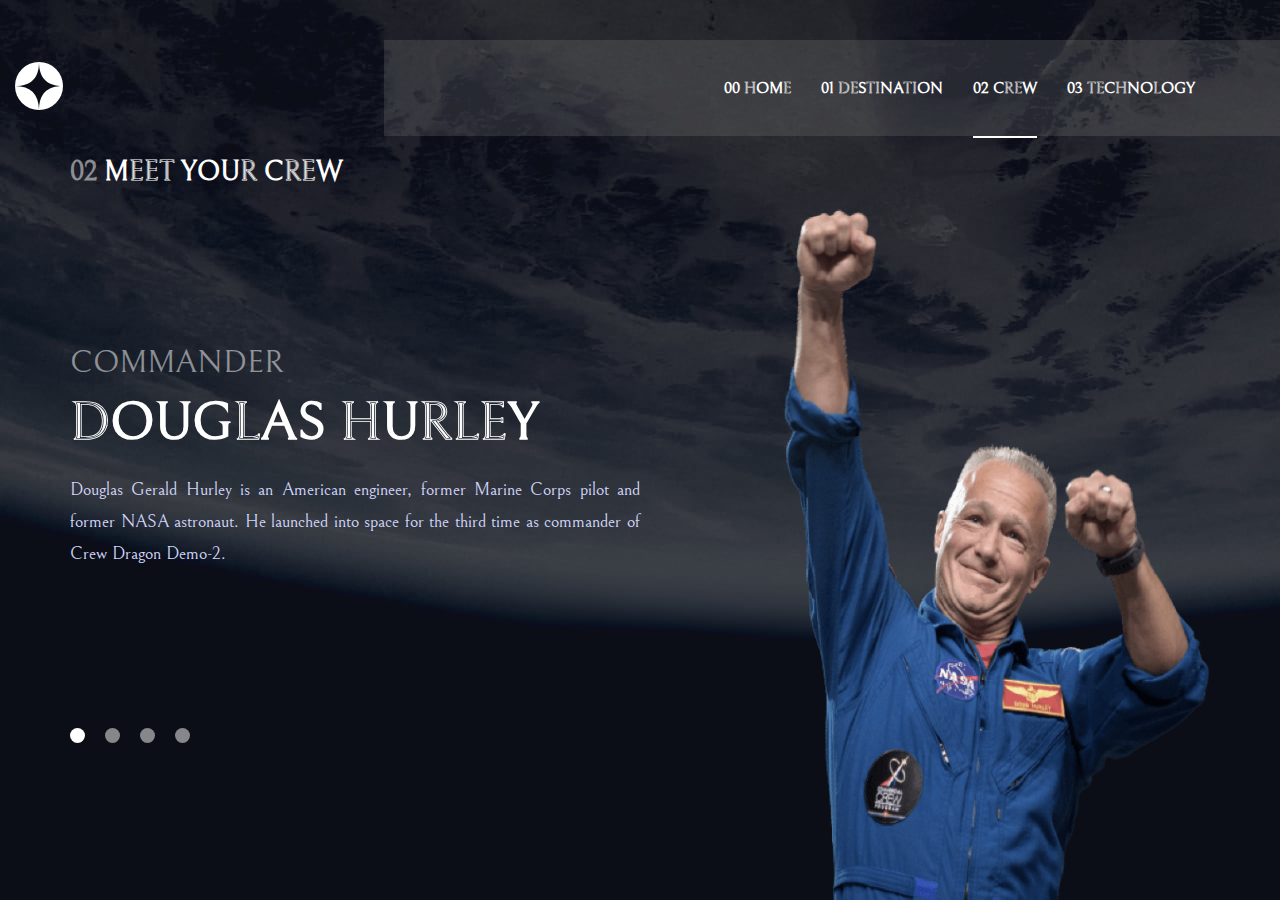
==== crew.html @ ad99cd1f "Upload The Design" ====
<!DOCTYPE html>
<html lang="en">
<head>
    <meta charset="UTF-8">
    <meta http-equiv="X-UA-Compatible" content="IE=edge">
    <meta name="viewport" content="width=device-width, initial-scale=1.0">
    <title>Space Tourism</title>
    <link rel="stylesheet" href="css/normalize.css" />
    <link rel="stylesheet" href="css/main.css" />
    <link rel="preconnect" href="https://fonts.googleapis.com">
    <link rel="preconnect" href="https://fonts.gstatic.com" crossorigin>
    <link href="https://fonts.googleapis.com/css2?family=Bellefair&display=swap" rel="stylesheet">
</head>
<body>

    <!-- Start Crew Section -->

    <section class="crew">

        <a href="#" class="logo">
            <img src="images/logo.svg" alt="Logo">
        </a>

        <div class="container">
            <nav>
                <img class="toggle-menu" src="images/icon-hamburger.svg" alt="Menu">
                <ul class="links">
                    <li><img class="close-btn" src="images/icon-close.svg" alt="Close"></li>
                    <li><a href="index.html">00 Home</a></li>
                    <li><a href="destination.html">01 Destination</a></li>
                    <li><a class="active" href="crew.html">02 Crew</a></li>
                    <li><a href="technology.html">03 Technology</a></li>
                </ul> 
            </nav>
            <h2 class="main"><span>02</span> Meet your crew</h2>
            <div class="member-info one show">
                <span class="title">Commander</span>
                <h2>Douglas Hurley</h2>
                <p>
                    Douglas Gerald Hurley is an American engineer, former Marine Corps pilot 
                    and former NASA astronaut. He launched into space for the third time as 
                    commander of Crew Dragon Demo-2.
                </p>
            </div>
            <div class="member-img one show">
                <img src="images/crew/image-douglas-hurley.png" alt="Commander">
            </div>

            <div class="member-info two">
                <span class="title">Mission Specialist</span>
                <h2>Mark Shuttleworth</h2>
                <p>
                    Mark Richard Shuttleworth is the founder and CEO of Canonical, the company behind 
                    the Linux-based Ubuntu operating system. Shuttleworth became the first South 
                    African to travel to space as a space tourist.
                </p>
            </div>
            <div class="member-img two">
                <img src="images/crew/image-mark-shuttleworth.png" alt="Mission Specialist">
            </div>

            <div class="member-info three">
                <span class="title">Pilot</span>
                <h2>Victor Glover</h2>
                <p>
                    Pilot on the first operational flight of the SpaceX Crew Dragon to the 
                    International Space Station. Glover is a commander in the U.S. Navy where 
                    he pilots an F/A-18.He was a crew member of Expedition 64, and served as a 
                    station systems flight engineer.
                </p>
            </div>
            <div class="member-img three">
                <img src="images/crew/image-victor-glover.png" alt="Pilot">
            </div>

            <div class="member-info four">
                <span class="title">Flight Engineer</span>
                <h2>Anousheh Ansari</h2>
                <p>
                    Anousheh Ansari is an Iranian American engineer and co-founder of Prodea Systems. 
                    Ansari was the fourth self-funded space tourist, the first self-funded woman to 
                    fly to the ISS, and the first Iranian in space.
                </p>
            </div>
            <div class="member-img four">
                <img src="images/crew/image-anousheh-ansari.png" alt="Flight Engineer">
            </div>
            <ul class="bullets">
                <li class="active" data-class=".one"></li>
                <li data-class=".two"></li>
                <li data-class=".three"></li>
                <li data-class=".four"></li>
            </ul>
        </div>
    </section>
    <!-- End Crew Section -->
    
    <script src="js/main.js"></script>
</body>
</html>
---- css/main.css ----
/* Start Global Rules */
* {
    -webkit-box-sizing: border-box;
    -moz-box-sizing: border-box;
    box-sizing: border-box;
    margin: 0;
    padding: 0;
  }
  body {
    font-family: 'Bellefair', serif;
  }
  ul {
    list-style: none;
  }
  .container {
    margin-left: auto;
    margin-right: auto;
    padding-left: 15px;
    padding-right: 15px;
  }
  /* Mobile */
  @media (min-width: 768px) {
    .container {
      width: 750px;
    }
  }
  /* Tablet */
  @media (min-width: 992px) {
    .container {
      width: 970px;
    }
  }
  /* Desktop */
  @media (min-width: 1200px) {
    .container {
      width: 1170px;
    }
  }
  /* End Global Rules */
  /* Start Landing Section */
  .landing {
    background-image: url('../images/background-home-desktop.jpg');
    background-size: cover;
    color: #FFF;
    min-height: 100vh;
  }
  @media (max-width: 767px) {
    .landing {
      background-image: url('../images/background-home-mobile.jpg');
    }
  }
  @media (min-width: 768px) and (max-width: 992px) {
    .landing {
      background-image: url('../images/background-home-tablet.jpg');
    }
  }
  .logo {
    position: absolute;
    top: 62px;
    left: 15px;
  }
  @media (max-width: 992px) {
    .logo {
      top: 22px;
    }
  }
  .landing .container {
    display: grid;
    grid-template-columns: repeat(8, 1fr);
    grid-template-rows: 40px 96px repeat(3, auto);
    min-height: 100vh;
  }
  @media (max-width: 992px) {
    .landing .container {
      grid-template-rows: 96px repeat(4, auto) 40px;
    }
  }
  nav {
    grid-area: 2 / 1 / 3 / span 8;
  }
  @media (max-width: 992px) {
    nav {
      grid-area: 1 / 1 / 2 / span 8;
    }
  }
  nav::before {
    content: '';
    position: absolute;
    right: 0;
    top: 40px;
    width: 70%;
    min-height: 96px;
    background-color: rgba(151, 151, 151, .2);
  }
  @media (max-width: 992px) {
    nav::before {
      top: 0;
    }
  }
  @media (max-width: 767px) {
    nav::before {
      display: none;
    }
  }
  nav .toggle-menu {
    display: none;
  }
  @media (max-width: 767px) {
    nav {
      position: relative;
    }
    nav .toggle-menu {
      display: block;
      position: absolute;
      left: calc(100% - 24px);
      top: 50%;
      transform: translateY(-50%);
    }
  }
  nav .links {
    display: flex;
    justify-content: flex-end;
    align-items: center;
    min-height: 96px;
    position: relative;
  }
  nav .links::before {
    content: '';
    position: absolute;
    left: 0;
    height: 1px;
    width: 30%;
    background-color: rgba(100, 100, 100, .5);
    box-shadow: 0 2px 4px 0 rgba(100, 100, 100, .5);
  }
  @media (max-width: 1300px) {
    nav .links::before {
      display: none
    }
  }
  nav .links li:first-of-type {
    display: none;
  }
  nav .links li a {
    display: block;
    color: white;
    text-decoration: none;
    font-size: 16px;
    font-weight: bold;
    margin: 0 15px;
    text-transform: uppercase;
    position: relative;
  }
  @media (max-width: 767px) {
    nav .links {
      flex-direction: column;
      width: 80%;
      min-height: 100vh;
      background-color: rgb(151 151 151 / 80%);
      position: absolute;
      right: -15px;
      display: none;
      z-index: 999;
    }
    nav .links li:first-of-type {
      margin: 20px 20px 70px;
      padding-top: 20px;
      display: block;
      text-align: right;
    }
    nav .links li a {
      margin: 20px;
      padding: 10px 0;
    }
  }
  nav .links li a::after {
    content: '';
    height: 2px;
    width: 0;
    position: absolute;
    bottom: -41px;
    left: 0;
    background-color: #FFF;
    transition: .3s;
  }
  nav .links li a.active::after,
  nav .links li a:hover::after {
    width: 100%;
  }
  @media (max-width: 767px) {
    nav .links li a::after {
      width: 2px;
      height: 100%;
      top: 0;
      left: calc(100% + 15px);
    }
    nav .links li a.active::after,
    nav .links li a:hover::after {
      width: 2px;
    }
  }
  .landing .intro-text {
    grid-area: 4 / 1 / 5 / span 4;
    display: flex;
    align-items: flex-end;
  }
  @media (max-width: 992px) {
    .landing .intro-text {
      grid-area: 3 / 3 / 4 / span 4;
      text-align: center;
    }
  }
  @media (max-width: 767px) {
    .landing .intro-text {
      grid-area: 3 / 1 / 4 / span 8;
      text-align: center;
    }
  }
  .landing .intro-text .content {
    color: #D0D6F9;
  }
  .landing .intro-text .content h1 {
    font-size: 28px;
    text-transform: uppercase;
  }
  @media (max-width: 767px) {
    .landing .intro-text .content h1 {
      font-size: 16px;
    }
  }
  @media (min-width: 768px) and (max-width: 991px) {
    .landing .intro-text .content h1 {
      font-size: 20px;
    }
  }
  .landing .intro-text .content h1 span {
    display: block;
    font-size: 150px;
    color: #FFF;
    margin: 20px 0;
  }
  @media (max-width: 767px) {
    .landing .intro-text .content h1 span {
      font-size: 80px;
    }
  }
  @media (min-width: 768px) and (max-width: 991px) {
    .landing .intro-text .content h1 span {
      font-size: 120px;
    }
  }
  .landing .intro-text .content p {
    font-size: 18px;
    line-height: 32px;
    text-align: justify;
  }
  .landing .explore {
    grid-area: 4 / 7 / 5 / span 2;
    width: 274px;
    cursor: pointer;
    display: flex;
    align-items: flex-end;
  }
  @media (max-width: 992px) {
    .landing .explore {
      grid-area: 5 / 1 / 6 / span 8;
      margin: auto;
      width: 242px;
    }
  }
  @media (max-width: 767px) {
    .landing .explore {
      width: 150px;
    }
  }
  .landing .explore span {
    display: flex;
    justify-content: center;
    align-items: center;
    width: 274px;
    height: 274px;
    background-color: #fff;
    color: #0B0D17;
    font-size: 32px;
    border-radius: 50%;
    text-transform: uppercase;
    position: relative;
  }
  @media (max-width: 992px) {
    .landing .explore span {
      width: 242px;
      height: 242px;
    }
  }
  @media (max-width: 767px) {
    .landing .explore span {
      width: 150px;
      height: 150px;
      font-size: 20px;
    }
  }
  .landing .explore span::before {
    content: '';
    position: absolute;
    width: 100%;
    height: 100%;
    border: 0 solid rgba(208, 214, 249, .2);
    border-radius: 50%;
    transition: .3s;
  }
  .landing .explore span:hover::before {
    border: 40px solid rgba(208, 214, 249, .2);
  }
  /* End Landing Section */

  /* Start Destination Section */
  .destination {
    background-image: url('../images/destination/background-destination-desktop.jpg');
    background-size: cover;
    color: #FFF;
    min-height: 100vh;
  }
  @media (max-width: 767px) {
    .destination {
      background-image: url('../images/destination/background-destination-mobile.jpg');
    }
  }
  @media (min-width: 768px) and (max-width: 992px) {
    .destination {
      background-image: url('../images/destination/background-destination-tablet.jpg');
    }
  }
  .destination .container {
    display: grid;
    grid-template-columns: repeat(8, 1fr);
    grid-template-rows: 40px 96px repeat(6, auto);
    min-height: 100vh;
  }
  @media (max-width: 992px) {
    .destination .container {
      grid-template-rows: 96px 15px auto 15px auto 15px auto 15px auto 15px;
    }
  }
  .destination .main {
    grid-area: 4 / 1 / 5 / span 8;
    text-transform: uppercase;
    color: #FFF;
    font-size: 28px;
  }
  @media (max-width: 992px) {
    .destination .main {
      grid-area: 3 / 1 / 4 / span 8;
      font-size: 20px;
    }
  }
  @media (max-width: 767px) {
    .destination .main {
      font-size: 16px;
    }
  }
  .destination .main span {
    color: rgba(255, 255, 255, 0.5);
  }
  .destination .planet-name {
    grid-area: 6 / 6 / 7 / span 3;
    display: flex;
    color: #FFF;
  }
  @media (max-width: 992px) {
    .destination .planet-name {
      grid-area: 7 / 3 / 8 / span 4;
      justify-content: center;
    }
  }
  @media (max-width: 767px) {
    .destination .planet-name {
      grid-area: 7 / 1 / 8 / span 8;
    }
  }
  .destination .planet-name li {
    position: relative;
    color: #D0D6F9;
    text-decoration: none;
    text-transform: uppercase;
    font-size: 16px;
    margin-right: 10px;
    cursor: pointer;
  }
  @media (max-width: 767px) {
    .destination .planet-name li {
      font-size: 14px;
    }
  }
  .destination .planet-name li.active {
    color: #FFF;
  }
  .destination .planet-name li::after {
    content: '';
    position: absolute;
    left: 0;
    top: 30px;
    width: 0;
    height: 2px;
    background-color: #FFF;
    transition: .3s;
  }
  .destination .planet-name li.active::after,
  .destination .planet-name li:hover::after {
    width: 80%;
  }
  .destination .planet-img {
    grid-area: 7 / 1 / 8 / span 4;
    height: fit-content;
  }
  @media (max-width: 992px) {
    .destination .planet-img {
      grid-area: 5 / 3 / 6 / span 4;
    }
  }
  .destination .planet-img img {
    max-width: 100%;
  }
  .destination .planet-info {
    grid-area: 7 / 6 / 8 / span 3;
    padding: 40px 0;
    height: fit-content;
  }
  @media (max-width: 992px) {
    .destination .planet-info {
      grid-area: 9 / 2 / 10 / span 6;
      padding: 0;
      display: flex;
      flex-direction: column;
      align-items: center;
    }
  }
  @media (max-width: 767px) {
    .destination .planet-info {
      grid-area: 9 / 1 / 10 / span 8;
    }
  }
  .destination .planet-info h2 {
    font-size: 100px;
    color: #FFF;
    text-transform: uppercase;
  }
  @media (max-width: 992px) {
    .destination .planet-info h2 {
      font-size: 80px;
    }
  }
  @media (max-width: 767px) {
    .destination .planet-info h2 {
      font-size: 56px;
    }
  }
  .destination .planet-info p {
    color: #D0D6F9;
    font-size: 18px;
    line-height: 32px;
    text-align: justify;
  }
  @media (max-width: 767px) {
    .destination .planet-info p {
      font-size: 15px;
    }
  }
  .destination .planet-info hr {
    background-color: #383B4B;
    height: 2px;
    width: 100%;
    margin: 50px 0;
    border: none;
  }
  @media (max-width: 767px) {
    .destination .planet-info hr {
      margin: 30px 0;
    }
  }
  .destination .planet-info .info-text {
    display: flex;
    text-transform: uppercase;
  }
  .destination .planet-info .info-text .destance {
    margin-right: 50px;
  }
  @media (max-width: 767px) {
    .destination .planet-info .info-text {
      display: block;
      text-align: center;
    }
    .destination .planet-info .info-text .destance {
      margin: 0 0 15px;
    }
  }
  .destination .planet-info .info-text h3 {
    color: #D0D6F9;
    font-size: 14px;
  }
  .destination .planet-info .info-text span {
    color: #FFF;
    font-size: 28px;
  }
  .destination .planet-img,
  .destination .planet-info {
    display: none;
  }
  .destination .planet-img.show,
  .destination .planet-info.show {
  	display: block;
  }
  @media (max-width: 992px) {
    .destination .planet-info.show {
      display: flex;
    }
  }
  /* End Destination Section */

  /* Start Crew Section */
  .crew {
    background-image: url('../images/crew/background-crew-desktop.jpg');
    background-size: cover;
    color: #FFF;
    min-height: 100vh;
  }
  @media (max-width: 767px) {
    .crew {
      background-image: url('../images/crew/background-crew-mobile.jpg');
    }
  }
  @media (min-width: 768px) and (max-width: 992px) {
    .crew {
      background-image: url('../images/crew/background-crew-tablet.jpg');
    }
  }
  .crew .container {
    display: grid;
    grid-template-columns: repeat(8, 1fr);
    grid-template-rows: 40px 96px 20px repeat(6, auto);
    min-height: 100vh;
  }
  @media (max-width: 992px) {
    .crew .container {
      grid-template-rows: 96px 30px auto 40px repeat(2, auto) 40px auto;
    }
  }
  @media (max-width: 767px) {
    .crew .container {
      grid-template-rows: 96px 10px auto 10px auto 10px auto 10px auto;
    }
  }
  .crew .main {
    grid-area: 4 / 1 / 5 / span 4;
    font-size: 28px;
    text-transform: uppercase;
  }
  @media (max-width: 992px) {
    .crew .main {
      grid-area: 3 / 1 / 4 / span 8;
      font-size: 20px;
    }
  }
  @media (max-width: 767px) {
    .crew .main {
      text-align: center;
      font-size: 16px;
      margin: 10px 0;
    }
  }
  .crew .main span {
    color: rgba(255, 255, 255, 0.5);
  }
  .crew .member-info {
    grid-area: 6 / 1 / 7 / span 4;
  }
  @media (max-width: 992px) {
    .crew .member-info {
      grid-area: 5 / 3 / 6 / span 4;
      text-align: center;
    }
  }
  @media (max-width: 767px) {
    .crew .member-info {
      grid-area: 9 / 1 / 10 / span 8;
      margin-top: 0;
    }
  }
  .crew .member-info .title {
    font-size: 32px;
    color: rgba(255, 255, 255, 0.5);
    text-transform: uppercase;
  }
  .crew .member-info h2 {
    font-size: 54px;
    text-transform: uppercase;
    margin: 10px 0 20px;
  }
  .crew .member-info p {
    color: #D0D6F9;
    font-size: 18px;
    line-height: 32px;
    text-align: justify;
  }
  @media (max-width: 992px) {
    .crew .member-info .title {
      font-size: 24px;
    }
    .crew .member-info h2 {
      font-size: 40px;
    }
    .crew .member-info p {
      font-size: 16px;
      padding: 0 10px 70px;
    }
  }
  @media (max-width: 767px) {
    .crew .member-info .title {
      font-size: 16px;
    }
    .crew .member-info h2 {
      font-size: 24px;
    }
    .crew .member-info p {
      font-size: 15px;
      padding: 0 10px 70px;
    }
  }
  .crew .member-img {
    grid-area: 5 / 6 / 10 / span 4;
    display: flex;
  }
  @media (max-width: 992px) {
    .crew .member-img {
      grid-area: 8 / 1 / 9 / span 8;
      text-align: center;
      height: fit-content;
    }
  }
  @media (max-width: 767px) {
    .crew .member-img {
      grid-area: 5 / 1 / 6 / span 8;
      position: relative;
    }
    .crew .member-img::after {
      content: '';
      position: absolute;
      left: 0;
      bottom: 2px;
      width: 100%;
      height: 2px;
      background-color: rgba(255, 255, 255, 0.5);
    }
  }
  .crew .member-img img {
    width: 100%;
    height: 100%;
  }
  @media (max-width: 767px) {
    .crew .member-img img {
      max-width: 60%;
    }
  }
  .crew .bullets {
    grid-area: 8 / 1 / 9 / span 4;
    display: flex;
  }
  @media (max-width: 992px) {
    .crew .bullets {
      grid-area: 6 / 1 / 7 / span 8;
      justify-content: center;
    }
  }
  @media (max-width: 767px) {
    .crew .bullets {
      grid-area: 7 / 1 / 8 / span 8;
      align-items: center;
    }
  }
  .crew .bullets li {
    display: block;
    width: 15px;
    height: 15px;
    border-radius: 50%;
    background-color: rgba(255, 255, 255, 0.5);
    cursor: pointer;
  }
  @media (max-width: 767px) {
    .crew .bullets li {
      width: 10px;
      height: 10px;
    }
  }
  .crew .bullets li.active,
  .crew .bullets li:hover {
    background-color: #FFF;
  }
  .crew .bullets li:not(:last-child) {
    margin-right: 20px;
  }
  .crew .member-info,
  .crew .member-img {
    display: none;
  }
  .crew .member-info.show,
  .crew .member-img.show {
  	display: block;
  }
  /* End Crew Section */
  /* Start Technology Section */
  .technology {
    background-image: url('../images/technology/background-technology-desktop.jpg');
    background-size: cover;
    color: #FFF;
    min-height: 100vh;
  }
  @media (max-width: 767px) {
    .technology {
      background-image: url('../images/technology/background-technology-mobile.jpg');
    }
  }
  @media (min-width: 768px) and (max-width: 992px) {
    .technology {
      background-image: url('../images/technology/background-technology-tablet.jpg');
    }
  }
  .technology .container {
    display: grid;
    grid-template-columns: auto 60px repeat(3, auto) 70px repeat(2, 20%);
    grid-template-rows: 40px 96px repeat(7, auto);
    min-height: 100vh;
  }
  @media (max-width: 991px) {
    .technology .container {
      grid-template-rows: 96px repeat(2, auto) 20px auto 20px auto 20px auto 20px repeat(2, auto);
    }
  }
  .technology .main {
    grid-area: 4 / 1 / 5 / span 4;
    font-size: 28px;
    text-transform: uppercase;
  }
  @media (max-width: 991px) {
    .technology .main {
      grid-area: 3 / 1 / 4 / span 8;
      font-size: 20px;
    }
  }
  @media (max-width: 767px) {
    .technology .main {
      text-align: center;
      font-size: 16px;
    }
  }
  .technology .main span {
    color: rgba(255, 255, 255, 0.5);
  }
  .technology .numbers {
    grid-area: 6 / 1 / 8 / 2;
  }
  @media (max-width: 991px) {
    .technology .numbers {
      grid-area: 7 / 1 / 8 / span 8;
      display: flex;
      justify-content: center;
    }
  }
  .technology .numbers li {
    display: block;
    width: 80px;
    height: 80px;
    border-radius: 50%;
    border: 1px solid rgba(255, 255, 255, 0.5);
    color: #FFF;
    font-size: 32px;
    text-decoration: none;
    display: flex;
    justify-content: center;
    align-items: center;
    cursor: pointer;
  }
  @media (max-width: 991px) {
    .technology .numbers li {
      width: 60px;
      height: 60px;
      font-size: 24px;
    }
  }
  @media (max-width: 767px) {
    .technology .numbers li {
      width: 40px;
      height: 40px;
      font-size: 16px;
    }
  }
  .technology .numbers li.active,
  .technology .numbers li:hover {
    background-color: #FFF;
    color: #0B0D17;
    border-color: #FFF;
  }
  .technology .numbers li:not(:last-child) {
    margin-bottom: 20px;
  }
  @media (max-width: 991px) {
    .technology .numbers li:not(:last-child) {
      margin: 0 15px 0 0;
    }
  }
  .technology h3 {
    grid-area: 6 / 3 / 7 / span 3;
    font-size: 16px;
    color: #D0D6F9;
    text-transform: uppercase;
  }
  @media (max-width: 991px) {
    .technology h3 {
      grid-area: 9 / 1 / 10 / span 8;
      text-align: center;
    }
  }
  .technology .tech-info {
    grid-area: 7 / 3 / 8 / span 4;
  }
  @media (max-width: 991px) {
    .technology .tech-info {
      grid-area: 11 / 1 / 12 / span 8;
      text-align: center;
    }
  }
  .technology .tech-info h2 {
    font-size: 50px;
    text-transform: uppercase;
    margin-bottom: 20px;
  }
  .technology .tech-info p {
    color: #D0D6F9;
    font-size: 18px;
    line-height: 32px;
    text-align: justify;
  }
  @media (max-width: 991px) {
    .technology .tech-info h2 {
      font-size: 40px;
    }
    .technology .tech-info p {
      font-size: 16px;
    }
  }
  @media (max-width: 767px) {
    .technology .tech-info h2 {
      font-size: 24px;
    }
    .technology .tech-info p {
      font-size: 15px;
    }
  }
  .technology .tech-img {
    grid-area: 5 / 7 / 9 / span 3;
    width: 100%;
    position: relative;
    right: calc((1140px - 100vw) / 2);
  }
  @media (min-width: 992px) and (max-width: 1199px) {
    .technology .tech-img {
      right: calc((940px - 100vw) / 2);
    }
  }
  @media (max-width: 991px) {
    .technology .tech-img {
      grid-area: 5 / 1 / 6 / span 8;
      right: 0;
    }
  }
  .technology .tech-img img {
    max-width: 100%;
  }
  .technology .tech-img .landscape {
    display: none
  }
  @media (max-width: 991px) {
    .technology .tech-img .portrait {
      display: none
    }
    .technology .tech-img .landscape {
      display: block
    }
  }
  .technology .tech-info,
  .technology .tech-img {
    display: none;
  }
  .technology .tech-info.show,
  .technology .tech-img.show {
  	display: block;
  }
  /* End Technology Section */
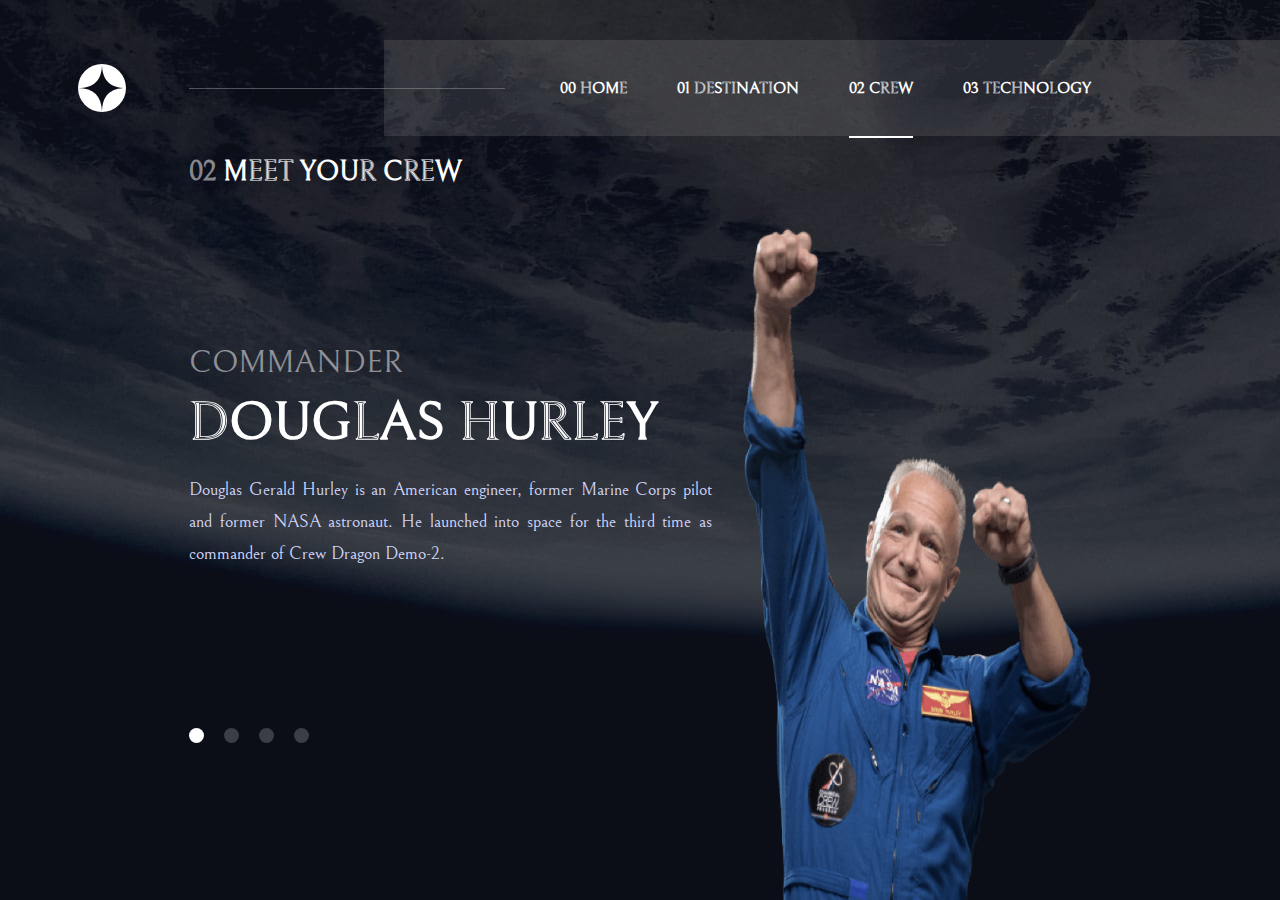
==== commit 2e989042: "Update The Design" ====
--- a/crew.html
+++ b/crew.html
@@ -4,7 +4,7 @@
     <meta charset="UTF-8">
     <meta http-equiv="X-UA-Compatible" content="IE=edge">
     <meta name="viewport" content="width=device-width, initial-scale=1.0">
-    <title>Space Tourism</title>
+    <title>Crew</title>
     <link rel="stylesheet" href="css/normalize.css" />
     <link rel="stylesheet" href="css/main.css" />
     <link rel="preconnect" href="https://fonts.googleapis.com">
@@ -21,77 +21,76 @@
             <img src="images/logo.svg" alt="Logo">
         </a>
 
-        <div class="container">
-            <nav>
-                <img class="toggle-menu" src="images/icon-hamburger.svg" alt="Menu">
-                <ul class="links">
-                    <li><img class="close-btn" src="images/icon-close.svg" alt="Close"></li>
-                    <li><a href="index.html">00 Home</a></li>
-                    <li><a href="destination.html">01 Destination</a></li>
-                    <li><a class="active" href="crew.html">02 Crew</a></li>
-                    <li><a href="technology.html">03 Technology</a></li>
-                </ul> 
-            </nav>
-            <h2 class="main"><span>02</span> Meet your crew</h2>
-            <div class="member-info one show">
-                <span class="title">Commander</span>
-                <h2>Douglas Hurley</h2>
-                <p>
-                    Douglas Gerald Hurley is an American engineer, former Marine Corps pilot 
-                    and former NASA astronaut. He launched into space for the third time as 
-                    commander of Crew Dragon Demo-2.
-                </p>
-            </div>
-            <div class="member-img one show">
-                <img src="images/crew/image-douglas-hurley.png" alt="Commander">
-            </div>
+        <nav>
+            <img class="toggle-menu" src="images/icon-hamburger.svg" alt="Menu">
+            <ul class="links">
+                <li><img class="close-btn" src="images/icon-close.svg" alt="Close"></li>
+                <li><a href="index.html"><span>00 </span>Home</a></li>
+                <li><a href="destination.html"><span>01 </span>Destination</a></li>
+                <li><a class="active" href="crew.html"><span>02 </span>Crew</a></li>
+                <li><a href="technology.html"><span>03 </span>Technology</a></li>
+            </ul> 
+        </nav>
+        <h2 class="main"><span>02</span> Meet your crew</h2>
+        <div class="member-info one show">
+            <span class="title">Commander</span>
+            <h2>Douglas Hurley</h2>
+            <p>
+                Douglas Gerald Hurley is an American engineer, former Marine Corps pilot 
+                and former NASA astronaut. He launched into space for the third time as 
+                commander of Crew Dragon Demo-2.
+            </p>
+        </div>
+        <div class="member-img one show">
+            <img src="images/crew/image-douglas-hurley.png" alt="Commander">
+        </div>
 
-            <div class="member-info two">
-                <span class="title">Mission Specialist</span>
-                <h2>Mark Shuttleworth</h2>
-                <p>
-                    Mark Richard Shuttleworth is the founder and CEO of Canonical, the company behind 
-                    the Linux-based Ubuntu operating system. Shuttleworth became the first South 
-                    African to travel to space as a space tourist.
-                </p>
-            </div>
-            <div class="member-img two">
-                <img src="images/crew/image-mark-shuttleworth.png" alt="Mission Specialist">
-            </div>
+        <div class="member-info two">
+            <span class="title">Mission Specialist</span>
+            <h2>Mark Shuttleworth</h2>
+            <p>
+                Mark Richard Shuttleworth is the founder and CEO of Canonical, the company behind 
+                the Linux-based Ubuntu operating system. Shuttleworth became the first South 
+                African to travel to space as a space tourist.
+            </p>
+        </div>
+        <div class="member-img two">
+            <img src="images/crew/image-mark-shuttleworth.png" alt="Mission Specialist">
+        </div>
 
-            <div class="member-info three">
-                <span class="title">Pilot</span>
-                <h2>Victor Glover</h2>
-                <p>
-                    Pilot on the first operational flight of the SpaceX Crew Dragon to the 
-                    International Space Station. Glover is a commander in the U.S. Navy where 
-                    he pilots an F/A-18.He was a crew member of Expedition 64, and served as a 
-                    station systems flight engineer.
-                </p>
-            </div>
-            <div class="member-img three">
-                <img src="images/crew/image-victor-glover.png" alt="Pilot">
-            </div>
+        <div class="member-info three">
+            <span class="title">Pilot</span>
+            <h2>Victor Glover</h2>
+            <p>
+                Pilot on the first operational flight of the SpaceX Crew Dragon to the 
+                International Space Station. Glover is a commander in the U.S. Navy where 
+                he pilots an F/A-18.He was a crew member of Expedition 64, and served as a 
+                station systems flight engineer.
+            </p>
+        </div>
+        <div class="member-img three">
+            <img src="images/crew/image-victor-glover.png" alt="Pilot">
+        </div>
 
-            <div class="member-info four">
-                <span class="title">Flight Engineer</span>
-                <h2>Anousheh Ansari</h2>
-                <p>
-                    Anousheh Ansari is an Iranian American engineer and co-founder of Prodea Systems. 
-                    Ansari was the fourth self-funded space tourist, the first self-funded woman to 
-                    fly to the ISS, and the first Iranian in space.
-                </p>
-            </div>
-            <div class="member-img four">
-                <img src="images/crew/image-anousheh-ansari.png" alt="Flight Engineer">
-            </div>
-            <ul class="bullets">
-                <li class="active" data-class=".one"></li>
-                <li data-class=".two"></li>
-                <li data-class=".three"></li>
-                <li data-class=".four"></li>
-            </ul>
+        <div class="member-info four">
+            <span class="title">Flight Engineer</span>
+            <h2>Anousheh Ansari</h2>
+            <p>
+                Anousheh Ansari is an Iranian American engineer and co-founder of Prodea Systems. 
+                Ansari was the fourth self-funded space tourist, the first self-funded woman to 
+                fly to the ISS, and the first Iranian in space.
+            </p>
         </div>
+        <div class="member-img four">
+            <img src="images/crew/image-anousheh-ansari.png" alt="Flight Engineer">
+        </div>
+        <ul class="bullets">
+            <li class="active" data-class=".one"></li>
+            <li data-class=".two"></li>
+            <li data-class=".three"></li>
+            <li data-class=".four"></li>
+        </ul>
+
     </section>
     <!-- End Crew Section -->
     
--- a/css/main.css
+++ b/css/main.css
@@ -1,896 +1,905 @@
 /* Start Global Rules */
 * {
-    -webkit-box-sizing: border-box;
-    -moz-box-sizing: border-box;
-    box-sizing: border-box;
-    margin: 0;
+  -webkit-box-sizing: border-box;
+  -moz-box-sizing: border-box;
+  box-sizing: border-box;
+  margin: 0;
+  padding: 0;
+}
+body {
+  font-family: 'Bellefair', serif;
+}
+ul {
+  list-style: none;
+}
+/* End Global Rules */
+/* Start Landing Section */
+.landing {
+  background-image: url('../images/background-home-desktop.jpg');
+  background-size: cover;
+  color: #FFF;
+  min-height: 100vh;
+  display: grid;
+  grid-template-columns: repeat(8, 1fr);
+  grid-template-rows: 40px 96px repeat(3, auto);
+  padding-left: 15px;
+  padding-right: 15px;   
+}
+@media (max-width: 767px) {
+  .landing {
+    background-image: url('../images/background-home-mobile.jpg');
+    grid-template-rows: 20px repeat(4, auto) 20px;
+  }
+}
+@media (min-width: 768px) and (max-width: 992px) {
+  .landing {
+    background-image: url('../images/background-home-tablet.jpg');
+    grid-template-rows: 96px repeat(4, auto) 40px;
+  }
+}
+.logo {
+  grid-area: 2 / 1 / 3 / 2;
+  display: flex;
+  justify-content: center;
+  align-items: center;
+}
+@media (min-width: 768px) and (max-width: 992px) {
+  .logo {
+    grid-area: 1 / 1 / 2 / 2;
+  }
+}
+nav {
+  grid-area: 2 / 2 / 3 / span 6;
+}
+@media (max-width: 992px) {
+  nav {
+    grid-area: 1 / 2 / 2 / span 6;
+  }
+}
+@media (max-width: 767px) {
+  nav {
+    grid-area: 2 / 2 / 3 / span 7;
+  }
+}
+nav::before {
+  content: '';
+  position: absolute;
+  right: 0;
+  top: 40px;
+  width: 70%;
+  min-height: 96px;
+  background-color: rgba(151, 151, 151, .2);
+}
+@media (max-width: 992px) {
+  nav::before {
+    top: 0;
+    width: 80%;
+  }
+}
+@media (max-width: 767px) {
+  nav::before {
+    display: none;
+  }
+}
+nav .toggle-menu {
+  display: none;
+}
+@media (max-width: 767px) {
+  nav {
+    position: relative;
+  }
+  nav .toggle-menu {
+    display: block;
+    position: absolute;
+    left: 90%;
+    top: 50%;
+    transform: translateY(-50%);
+  }
+}
+nav .links {
+  display: flex;
+  justify-content: flex-end;
+  align-items: center;
+  min-height: 96px;
+  position: relative;
+}
+nav .links::before {
+  content: '';
+  position: absolute;
+  left: 0;
+  height: 1px;
+  width: 35%;
+  background-color: rgba(151, 151, 151, .5);
+}
+@media (max-width: 1200px) {
+  nav .links::before {
+    display: none
+  }
+}
+nav .links li:first-of-type {
+  display: none;
+}
+nav .links li a {
+  display: block;
+  color: white;
+  text-decoration: none;
+  font-size: 16px;
+  font-weight: bold;
+  margin-left: 50px;
+  text-transform: uppercase;
+  position: relative;
+}
+@media (max-width: 767px) {
+  nav .links {
+    flex-direction: column;
+    width: 80%;
+    min-height: 100vh;
+    background-color: rgb(151 151 151 / 80%);
+    position: absolute;
+    top: -20px;
+    right: -15px;
+    display: none;
+    z-index: 999;
+  }
+  nav .links li:first-of-type {
+    margin: 20px 20px 70px;
+    padding-top: 20px;
+    display: block;
+    text-align: right;
+  }
+  nav .links li a {
+    margin: 20px;
+    padding: 10px 0;
+  }
+}
+nav .links li a::after {
+  content: '';
+  height: 2px;
+  width: 0;
+  position: absolute;
+  bottom: -41px;
+  left: 0;
+  background-color: #FFF;
+  transition: .3s;
+}
+nav .links li a.active::after,
+nav .links li a:hover::after {
+  width: 100%;
+}
+@media (max-width: 767px) {
+  nav .links li a::after {
+    width: 2px;
+    height: 100%;
+    top: 0;
+    left: calc(100% + 15px);
+  }
+  nav .links li a.active::after,
+  nav .links li a:hover::after {
+    width: 2px;
+  }
+}
+@media (max-width: 992px) {
+  nav .links li a span {
+    display: none;
+  }
+}
+.landing .intro-text {
+  grid-area: 4 / 2 / 5 / span 4;
+  display: flex;
+  flex-direction: column;
+  justify-content: flex-end;
+  color: #D0D6F9;
+  width: 450px;
+}
+@media (max-width: 992px) {
+  .landing .intro-text {
+    grid-area: 3 / 3 / 4 / span 4;
+    align-items: center;
+    width: 100%;
+  }
+}
+@media (max-width: 767px) {
+  .landing .intro-text {
+    grid-area: 3 / 1 / 4 / span 8;
+  }
+}
+.landing .intro-text h1 {
+  font-size: 28px;
+  text-transform: uppercase;
+}
+@media (max-width: 767px) {
+  .landing .intro-text h1 {
+    font-size: 16px;
+    text-align: center;
+  }
+}
+@media (min-width: 768px) and (max-width: 991px) {
+  .landing .intro-text h1 {
+    font-size: 20px;
+    text-align: center;
+  }
+}
+.landing .intro-text h1 span {
+  display: block;
+  font-size: 150px;
+  color: #FFF;
+  margin: 20px 0;
+}
+@media (max-width: 767px) {
+  .landing .intro-text h1 span {
+    font-size: 80px;
+  }
+}
+@media (min-width: 768px) and (max-width: 991px) {
+  .landing .intro-text h1 span {
+    font-size: 120px;
+  }
+}
+.landing .intro-text p {
+  font-size: 18px;
+  line-height: 32px;
+  text-align: justify;
+}
+@media (max-width: 992px) {
+  .landing .intro-text p {
+    max-width: 450px;
+  }
+}
+.landing .explore {
+  grid-area: 4 / 7 / 5 / 8;
+  width: 274px;
+  cursor: pointer;
+  display: flex;
+  align-items: flex-end;
+}
+@media (max-width: 992px) {
+  .landing .explore {
+    grid-area: 5 / 1 / 6 / span 8;
+    margin: auto;
+    width: 242px;
+  }
+}
+@media (max-width: 767px) {
+  .landing .explore {
+    width: 150px;
+  }
+}
+.landing .explore span {
+  display: flex;
+  justify-content: center;
+  align-items: center;
+  width: 274px;
+  height: 274px;
+  background-color: #fff;
+  color: #0B0D17;
+  font-size: 32px;
+  border-radius: 50%;
+  text-transform: uppercase;
+  position: relative;
+}
+@media (max-width: 992px) {
+  .landing .explore span {
+    width: 242px;
+    height: 242px;
+  }
+}
+@media (max-width: 767px) {
+  .landing .explore span {
+    width: 150px;
+    height: 150px;
+    font-size: 20px;
+  }
+}
+.landing .explore span::before {
+  content: '';
+  position: absolute;
+  width: 100%;
+  height: 100%;
+  border: 0 solid rgba(208, 214, 249, .2);
+  border-radius: 50%;
+  transition: .3s;
+}
+.landing .explore span:hover::before {
+  border: 40px solid rgba(208, 214, 249, .2);
+}
+/* End Landing Section */
+
+/* Start Destination Section */
+.destination {
+  background-image: url('../images/destination/background-destination-desktop.jpg');
+  background-size: cover;
+  color: #FFF;
+  min-height: 100vh;
+  display: grid;
+  grid-template-columns: repeat(8, 1fr);
+  grid-template-rows: 40px 96px repeat(4, auto) 40px repeat(2, auto);
+  padding-left: 15px;
+  padding-right: 15px;
+}
+@media (max-width: 992px) {
+  .destination {
+    grid-template-rows: 96px 15px auto 15px auto 15px auto 15px auto 15px;
+  }
+}
+@media (max-width: 767px) {
+  .destination {
+    background-image: url('../images/destination/background-destination-mobile.jpg');
+    grid-template-rows: 20px auto 15px auto 15px auto 15px auto 15px auto 15px;
+  }
+}
+@media (min-width: 768px) and (max-width: 992px) {
+  .destination {
+    background-image: url('../images/destination/background-destination-tablet.jpg');
+  }
+}
+.destination .main {
+  grid-area: 4 / 2 / 5 / span 8;
+  text-transform: uppercase;
+  color: #FFF;
+  font-size: 28px;
+}
+@media (max-width: 992px) {
+  .destination .main {
+    grid-area: 3 / 1 / 4 / span 8;
+    font-size: 20px;
+  }
+}
+@media (max-width: 767px) {
+  .destination .main {
+    grid-area: 4 / 1 / 5 / span 8;
+    font-size: 16px;
+    text-align: center;
+  }
+}
+.destination .main span {
+  color: rgba(255, 255, 255, 0.5);
+}
+.destination .planet-name {
+  grid-area: 6 / 5 / 7 / span 3;
+  display: flex;
+  color: #FFF;
+}
+@media (max-width: 992px) {
+  .destination .planet-name {
+    grid-area: 7 / 3 / 8 / span 4;
+    justify-content: center;
+  }
+}
+@media (max-width: 767px) {
+  .destination .planet-name {
+    grid-area: 8 / 1 / 9 / span 8;
+  }
+}
+.destination .planet-name li {
+  position: relative;
+  color: #D0D6F9;
+  text-decoration: none;
+  text-transform: uppercase;
+  font-size: 16px;
+  margin-right: 10px;
+  cursor: pointer;
+}
+@media (max-width: 767px) {
+  .destination .planet-name li {
+    font-size: 14px;
+  }
+}
+.destination .planet-name li.active {
+  color: #FFF;
+}
+.destination .planet-name li::after {
+  content: '';
+  position: absolute;
+  left: 0;
+  top: 30px;
+  width: 0;
+  height: 2px;
+  background-color: #FFF;
+  transition: .3s;
+}
+.destination .planet-name li.active::after,
+.destination .planet-name li:hover::after {
+  width: 80%;
+}
+.destination .planet-img {
+  grid-area: 8 / 2 / 9 / span 2;
+  height: fit-content;
+}
+@media (max-width: 992px) {
+  .destination .planet-img {
+    grid-area: 5 / 3 / 6 / span 4;
+  }
+}
+@media (max-width: 767px) {
+  .destination .planet-img {
+    grid-area: 6 / 3 / 7 / span 4;
+  }
+}
+.destination .planet-img img {
+  max-width: 100%;
+}
+.destination .planet-info {
+  grid-area: 8 / 5 / 9 / span 3;
+  flex-direction: column;
+  height: fit-content;
+}
+@media (max-width: 992px) {
+  .destination .planet-info {
+    grid-area: 9 / 2 / 10 / span 6;
     padding: 0;
-  }
-  body {
-    font-family: 'Bellefair', serif;
-  }
-  ul {
-    list-style: none;
-  }
-  .container {
-    margin-left: auto;
-    margin-right: auto;
-    padding-left: 15px;
-    padding-right: 15px;
-  }
-  /* Mobile */
-  @media (min-width: 768px) {
-    .container {
-      width: 750px;
-    }
-  }
-  /* Tablet */
-  @media (min-width: 992px) {
-    .container {
-      width: 970px;
-    }
-  }
-  /* Desktop */
-  @media (min-width: 1200px) {
-    .container {
-      width: 1170px;
-    }
-  }
-  /* End Global Rules */
-  /* Start Landing Section */
-  .landing {
-    background-image: url('../images/background-home-desktop.jpg');
-    background-size: cover;
-    color: #FFF;
-    min-height: 100vh;
-  }
-  @media (max-width: 767px) {
-    .landing {
-      background-image: url('../images/background-home-mobile.jpg');
-    }
-  }
-  @media (min-width: 768px) and (max-width: 992px) {
-    .landing {
-      background-image: url('../images/background-home-tablet.jpg');
-    }
-  }
-  .logo {
-    position: absolute;
-    top: 62px;
-    left: 15px;
-  }
-  @media (max-width: 992px) {
-    .logo {
-      top: 22px;
-    }
-  }
-  .landing .container {
-    display: grid;
-    grid-template-columns: repeat(8, 1fr);
-    grid-template-rows: 40px 96px repeat(3, auto);
-    min-height: 100vh;
-  }
-  @media (max-width: 992px) {
-    .landing .container {
-      grid-template-rows: 96px repeat(4, auto) 40px;
-    }
-  }
-  nav {
-    grid-area: 2 / 1 / 3 / span 8;
-  }
-  @media (max-width: 992px) {
-    nav {
-      grid-area: 1 / 1 / 2 / span 8;
-    }
-  }
-  nav::before {
-    content: '';
-    position: absolute;
-    right: 0;
-    top: 40px;
-    width: 70%;
-    min-height: 96px;
-    background-color: rgba(151, 151, 151, .2);
-  }
-  @media (max-width: 992px) {
-    nav::before {
-      top: 0;
-    }
-  }
-  @media (max-width: 767px) {
-    nav::before {
-      display: none;
-    }
-  }
-  nav .toggle-menu {
-    display: none;
-  }
-  @media (max-width: 767px) {
-    nav {
-      position: relative;
-    }
-    nav .toggle-menu {
-      display: block;
-      position: absolute;
-      left: calc(100% - 24px);
-      top: 50%;
-      transform: translateY(-50%);
-    }
-  }
-  nav .links {
-    display: flex;
-    justify-content: flex-end;
     align-items: center;
-    min-height: 96px;
-    position: relative;
-  }
-  nav .links::before {
+  }
+}
+@media (max-width: 767px) {
+  .destination .planet-info {
+    grid-area: 10 / 1 / 11 / span 8;
+  }
+}
+.destination .planet-info h2 {
+  font-size: 100px;
+  color: #FFF;
+  text-transform: uppercase;
+}
+@media (max-width: 992px) {
+  .destination .planet-info h2 {
+    font-size: 80px;
+  }
+}
+@media (max-width: 767px) {
+  .destination .planet-info h2 {
+    font-size: 56px;
+  }
+}
+.destination .planet-info p {
+  color: #D0D6F9;
+  font-size: 18px;
+  line-height: 32px;
+  text-align: justify;
+}
+@media (max-width: 992px) {
+  .destination .planet-info p {
+    max-width: 450px;
+  }
+}
+@media (max-width: 767px) {
+  .destination .planet-info p {
+    font-size: 15px;
+  }
+}
+.destination .planet-info hr {
+  background-color: #383B4B;
+  height: 2px;
+  width: 100%;
+  margin: 50px 0;
+  border: none;
+}
+@media (max-width: 767px) {
+  .destination .planet-info hr {
+    margin: 30px 0;
+  }
+}
+.destination .planet-info .info-text {
+  display: flex;
+  text-transform: uppercase;
+}
+.destination .planet-info .info-text .destance {
+  margin-right: 50px;
+}
+@media (max-width: 767px) {
+  .destination .planet-info .info-text {
+    display: block;
+    text-align: center;
+  }
+  .destination .planet-info .info-text .destance {
+    margin: 0 0 15px;
+  }
+}
+.destination .planet-info .info-text h3 {
+  color: #D0D6F9;
+  font-size: 14px;
+}
+.destination .planet-info .info-text span {
+  color: #FFF;
+  font-size: 28px;
+}
+.destination .planet-img,
+.destination .planet-info {
+  display: none;
+}
+.destination .planet-img.show {
+  display: block;
+}
+.destination .planet-info.show {
+  display: flex;
+}
+/* End Destination Section */
+
+/* Start Crew Section */
+.crew {
+  background-image: url('../images/crew/background-crew-desktop.jpg');
+  background-size: cover;
+  color: #FFF;
+  display: grid;
+  grid-template-columns: repeat(4, 1fr) 30px repeat(3, 1fr);
+  grid-template-rows: 40px 96px 20px repeat(6, auto);
+  min-height: 100vh;
+  padding-left: 15px;
+  padding-right: 15px;
+}
+@media (max-width: 992px) {
+  .crew {
+    grid-template-rows: 96px 30px auto 40px repeat(2, auto) 40px auto;
+  }
+}
+@media (max-width: 767px) {
+  .crew {
+    background-image: url('../images/crew/background-crew-mobile.jpg');
+    grid-template-rows: 20px auto 10px auto 10px auto 10px auto 10px auto;
+  }
+}
+@media (min-width: 768px) and (max-width: 992px) {
+  .crew {
+    background-image: url('../images/crew/background-crew-tablet.jpg');
+  }
+}
+.crew .main {
+  grid-area: 4 / 2 / 5 / span 3;
+  font-size: 28px;
+  text-transform: uppercase;
+}
+@media (max-width: 992px) {
+  .crew .main {
+    grid-area: 3 / 2 / 4 / span 6;
+    font-size: 20px;
+  }
+}
+@media (max-width: 767px) {
+  .crew .main {
+    grid-area: 4 / 2 / 5 / span 6;
+    text-align: center;
+    font-size: 16px;
+    margin: 10px 0;
+  }
+}
+.crew .main span {
+  color: rgba(255, 255, 255, 0.5);
+}
+.crew .member-info {
+  grid-area: 6 / 2 / 7 / span 3;
+}
+@media (max-width: 992px) {
+  .crew .member-info {
+    grid-area: 5 / 3 / 6 / span 4;
+    text-align: center;
+  }
+}
+@media (max-width: 767px) {
+  .crew .member-info {
+    grid-area: 10 / 1 / 11 / span 8;
+    margin-top: 0;
+  }
+}
+.crew .member-info .title {
+  font-size: 32px;
+  color: rgba(255, 255, 255, 0.5);
+  text-transform: uppercase;
+}
+.crew .member-info h2 {
+  font-size: 54px;
+  text-transform: uppercase;
+  margin: 10px 0 20px;
+}
+.crew .member-info p {
+  color: #D0D6F9;
+  font-size: 18px;
+  line-height: 32px;
+  text-align: justify;
+}
+@media (max-width: 992px) {
+  .crew .member-info .title {
+    font-size: 24px;
+  }
+  .crew .member-info h2 {
+    font-size: 40px;
+  }
+  .crew .member-info p {
+    font-size: 16px;
+    padding: 0 10px 70px;
+  }
+}
+@media (max-width: 767px) {
+  .crew .member-info .title {
+    font-size: 16px;
+  }
+  .crew .member-info h2 {
+    font-size: 24px;
+  }
+  .crew .member-info p {
+    font-size: 15px;
+    padding: 0 10px 70px;
+  }
+}
+.crew .member-img {
+  grid-area: 5 / 6 / 10 / span 2;
+  display: flex;
+}
+@media (max-width: 992px) {
+  .crew .member-img {
+    grid-area: 8 / 3 / 9 / span 4;
+    justify-content: center;
+    height: fit-content;
+  }
+}
+@media (max-width: 767px) {
+  .crew .member-img {
+    grid-area: 6 / 1 / 7 / span 8;
+    position: relative;   
+  }
+  .crew .member-img::after {
     content: '';
     position: absolute;
     left: 0;
-    height: 1px;
-    width: 30%;
-    background-color: rgba(100, 100, 100, .5);
-    box-shadow: 0 2px 4px 0 rgba(100, 100, 100, .5);
-  }
-  @media (max-width: 1300px) {
-    nav .links::before {
-      display: none
-    }
-  }
-  nav .links li:first-of-type {
-    display: none;
-  }
-  nav .links li a {
-    display: block;
-    color: white;
-    text-decoration: none;
+    bottom: 0;
+    width: 100%;
+    height: 2px;
+    background-color: rgba(255, 255, 255, 0.5);
+  }
+}
+.crew .member-img img {
+  width: 100%;
+  height: 100%;
+}
+@media (max-width: 767px) {
+  .crew .member-img img {
+    max-width: 60%;
+  }
+}
+.crew .bullets {
+  grid-area: 8 / 2 / 9 / span 3;
+  display: flex;
+}
+@media (max-width: 992px) {
+  .crew .bullets {
+    grid-area: 6 / 2 / 7 / span 6;
+    justify-content: center;
+  }
+}
+@media (max-width: 767px) {
+  .crew .bullets {
+    grid-area: 8 / 1 / 9 / span 8;
+    align-items: center;
+  }
+}
+.crew .bullets li {
+  display: block;
+  width: 15px;
+  height: 15px;
+  border-radius: 50%;
+  background-color: rgba(255, 255, 255, 0.2);
+  cursor: pointer;
+}
+@media (max-width: 767px) {
+  .crew .bullets li {
+    width: 10px;
+    height: 10px;
+  }
+}
+.crew .bullets li:hover {
+  background-color: rgba(255, 255, 255, 0.5);
+}
+.crew .bullets li.active {
+  background-color: #FFF;
+}
+.crew .bullets li:not(:last-child) {
+  margin-right: 20px;
+}
+.crew .member-info,
+.crew .member-img {
+  display: none;
+}
+.crew .member-info.show {
+  display: block;
+}
+.crew .member-img.show {
+  display: flex;
+}
+/* End Crew Section */
+/* Start Technology Section */
+.technology {
+  background-image: url('../images/technology/background-technology-desktop.jpg');
+  background-size: cover;
+  color: #FFF;
+  min-height: 100vh;
+  display: grid;
+  grid-template-columns: 1fr auto 60px repeat(2, 2fr) 60px 2fr 1fr;
+  grid-template-rows: 40px 96px repeat(7, auto);
+  padding-left: 15px;
+  padding-right: 15px; 
+}
+@media (max-width: 767px) {
+  .technology {
+    background-image: url('../images/technology/background-technology-mobile.jpg');
+  }
+}
+@media (min-width: 768px) and (max-width: 992px) {
+  .technology {
+    background-image: url('../images/technology/background-technology-tablet.jpg');
+  }
+}
+@media (max-width: 992px) {
+  .technology {
+    grid-template-rows: 96px repeat(2, auto) 20px auto 20px auto 20px auto 20px repeat(2, auto);
+    grid-template-columns: repeat(8, 1fr);
+  }
+}
+@media (max-width: 767px) {
+  .technology {
+    grid-template-rows: 20px repeat(2, auto) 20px auto 20px auto 20px auto 20px repeat(2, auto);
+    grid-template-columns: repeat(8, 1fr);
+  }
+}
+.technology .main {
+  grid-area: 4 / 2 / 5 / span 4;
+  font-size: 28px;
+  text-transform: uppercase;
+}
+@media (max-width: 992px) {
+  .technology .main {
+    grid-area: 3 / 1 / 4 / span 8;
+    font-size: 20px;
+  }
+}
+@media (max-width: 767px) {
+  .technology .main {
+    text-align: center;
     font-size: 16px;
-    font-weight: bold;
-    margin: 0 15px;
-    text-transform: uppercase;
-    position: relative;
-  }
-  @media (max-width: 767px) {
-    nav .links {
-      flex-direction: column;
-      width: 80%;
-      min-height: 100vh;
-      background-color: rgb(151 151 151 / 80%);
-      position: absolute;
-      right: -15px;
-      display: none;
-      z-index: 999;
-    }
-    nav .links li:first-of-type {
-      margin: 20px 20px 70px;
-      padding-top: 20px;
-      display: block;
-      text-align: right;
-    }
-    nav .links li a {
-      margin: 20px;
-      padding: 10px 0;
-    }
-  }
-  nav .links li a::after {
-    content: '';
-    height: 2px;
-    width: 0;
-    position: absolute;
-    bottom: -41px;
-    left: 0;
-    background-color: #FFF;
-    transition: .3s;
-  }
-  nav .links li a.active::after,
-  nav .links li a:hover::after {
-    width: 100%;
-  }
-  @media (max-width: 767px) {
-    nav .links li a::after {
-      width: 2px;
-      height: 100%;
-      top: 0;
-      left: calc(100% + 15px);
-    }
-    nav .links li a.active::after,
-    nav .links li a:hover::after {
-      width: 2px;
-    }
-  }
-  .landing .intro-text {
-    grid-area: 4 / 1 / 5 / span 4;
-    display: flex;
-    align-items: flex-end;
-  }
-  @media (max-width: 992px) {
-    .landing .intro-text {
-      grid-area: 3 / 3 / 4 / span 4;
-      text-align: center;
-    }
-  }
-  @media (max-width: 767px) {
-    .landing .intro-text {
-      grid-area: 3 / 1 / 4 / span 8;
-      text-align: center;
-    }
-  }
-  .landing .intro-text .content {
-    color: #D0D6F9;
-  }
-  .landing .intro-text .content h1 {
-    font-size: 28px;
-    text-transform: uppercase;
-  }
-  @media (max-width: 767px) {
-    .landing .intro-text .content h1 {
-      font-size: 16px;
-    }
-  }
-  @media (min-width: 768px) and (max-width: 991px) {
-    .landing .intro-text .content h1 {
-      font-size: 20px;
-    }
-  }
-  .landing .intro-text .content h1 span {
-    display: block;
-    font-size: 150px;
-    color: #FFF;
-    margin: 20px 0;
-  }
-  @media (max-width: 767px) {
-    .landing .intro-text .content h1 span {
-      font-size: 80px;
-    }
-  }
-  @media (min-width: 768px) and (max-width: 991px) {
-    .landing .intro-text .content h1 span {
-      font-size: 120px;
-    }
-  }
-  .landing .intro-text .content p {
-    font-size: 18px;
-    line-height: 32px;
-    text-align: justify;
-  }
-  .landing .explore {
-    grid-area: 4 / 7 / 5 / span 2;
-    width: 274px;
-    cursor: pointer;
-    display: flex;
-    align-items: flex-end;
-  }
-  @media (max-width: 992px) {
-    .landing .explore {
-      grid-area: 5 / 1 / 6 / span 8;
-      margin: auto;
-      width: 242px;
-    }
-  }
-  @media (max-width: 767px) {
-    .landing .explore {
-      width: 150px;
-    }
-  }
-  .landing .explore span {
+  }
+}
+.technology .main span {
+  color: rgba(255, 255, 255, 0.5);
+}
+.technology .numbers {
+  grid-area: 6 / 2 / 8 / 3;
+}
+@media (max-width: 992px) {
+  .technology .numbers {
+    grid-area: 7 / 1 / 8 / span 8;
     display: flex;
     justify-content: center;
+  }
+}
+.technology .numbers li {
+  display: block;
+  width: 80px;
+  height: 80px;
+  border-radius: 50%;
+  border: 1px solid rgba(255, 255, 255, 0.5);
+  color: #FFF;
+  font-size: 32px;
+  text-decoration: none;
+  display: flex;
+  justify-content: center;
+  align-items: center;
+  cursor: pointer;
+}
+@media (max-width: 992px) {
+  .technology .numbers li {
+    width: 60px;
+    height: 60px;
+    font-size: 24px;
+  }
+}
+@media (max-width: 767px) {
+  .technology .numbers li {
+    width: 40px;
+    height: 40px;
+    font-size: 16px;
+  }
+}
+.technology .numbers li:hover {
+  border-color: #FFF;
+}
+.technology .numbers li.active {
+  background-color: #FFF;
+  color: #0B0D17;
+  border-color: #FFF;
+}
+.technology .numbers li:not(:last-child) {
+  margin-bottom: 20px;
+}
+@media (max-width: 992px) {
+  .technology .numbers li:not(:last-child) {
+    margin: 0 15px 0 0;
+  }
+}
+.technology h3 {
+  grid-area: 6 / 4 / 7 / span 2;
+  font-size: 16px;
+  color: #D0D6F9;
+  text-transform: uppercase;
+}
+@media (max-width: 992px) {
+  .technology h3 {
+    grid-area: 9 / 1 / 10 / span 8;
+    text-align: center;
+  }
+}
+.technology .tech-info {
+  grid-area: 7 / 4 / 8 / span 3;
+  flex-direction: column;
+}
+@media (max-width: 992px) {
+  .technology .tech-info {
+    grid-area: 11 / 3 / 12 / span 4;
     align-items: center;
-    width: 274px;
-    height: 274px;
-    background-color: #fff;
-    color: #0B0D17;
-    font-size: 32px;
-    border-radius: 50%;
-    text-transform: uppercase;
-    position: relative;
-  }
-  @media (max-width: 992px) {
-    .landing .explore span {
-      width: 242px;
-      height: 242px;
-    }
-  }
-  @media (max-width: 767px) {
-    .landing .explore span {
-      width: 150px;
-      height: 150px;
-      font-size: 20px;
-    }
-  }
-  .landing .explore span::before {
-    content: '';
-    position: absolute;
-    width: 100%;
-    height: 100%;
-    border: 0 solid rgba(208, 214, 249, .2);
-    border-radius: 50%;
-    transition: .3s;
-  }
-  .landing .explore span:hover::before {
-    border: 40px solid rgba(208, 214, 249, .2);
-  }
-  /* End Landing Section */
-
-  /* Start Destination Section */
-  .destination {
-    background-image: url('../images/destination/background-destination-desktop.jpg');
-    background-size: cover;
-    color: #FFF;
-    min-height: 100vh;
-  }
-  @media (max-width: 767px) {
-    .destination {
-      background-image: url('../images/destination/background-destination-mobile.jpg');
-    }
-  }
-  @media (min-width: 768px) and (max-width: 992px) {
-    .destination {
-      background-image: url('../images/destination/background-destination-tablet.jpg');
-    }
-  }
-  .destination .container {
-    display: grid;
-    grid-template-columns: repeat(8, 1fr);
-    grid-template-rows: 40px 96px repeat(6, auto);
-    min-height: 100vh;
-  }
-  @media (max-width: 992px) {
-    .destination .container {
-      grid-template-rows: 96px 15px auto 15px auto 15px auto 15px auto 15px;
-    }
-  }
-  .destination .main {
-    grid-area: 4 / 1 / 5 / span 8;
-    text-transform: uppercase;
-    color: #FFF;
-    font-size: 28px;
-  }
-  @media (max-width: 992px) {
-    .destination .main {
-      grid-area: 3 / 1 / 4 / span 8;
-      font-size: 20px;
-    }
-  }
-  @media (max-width: 767px) {
-    .destination .main {
-      font-size: 16px;
-    }
-  }
-  .destination .main span {
-    color: rgba(255, 255, 255, 0.5);
-  }
-  .destination .planet-name {
-    grid-area: 6 / 6 / 7 / span 3;
-    display: flex;
-    color: #FFF;
-  }
-  @media (max-width: 992px) {
-    .destination .planet-name {
-      grid-area: 7 / 3 / 8 / span 4;
-      justify-content: center;
-    }
-  }
-  @media (max-width: 767px) {
-    .destination .planet-name {
-      grid-area: 7 / 1 / 8 / span 8;
-    }
-  }
-  .destination .planet-name li {
-    position: relative;
-    color: #D0D6F9;
-    text-decoration: none;
-    text-transform: uppercase;
+  }
+}
+@media (max-width: 767px) {
+  .technology .tech-info {
+    grid-area: 11 / 1 / 12 / span 8;
+  }
+}
+.technology .tech-info h2 {
+  font-size: 50px;
+  text-transform: uppercase;
+  margin-bottom: 20px;
+}
+.technology .tech-info p {
+  color: #D0D6F9;
+  font-size: 18px;
+  line-height: 32px;
+  text-align: justify;
+  max-width: 450px;
+}
+@media (max-width: 992px) {
+  .technology .tech-info h2 {
+    font-size: 40px;
+  }
+  .technology .tech-info p {
     font-size: 16px;
-    margin-right: 10px;
-    cursor: pointer;
-  }
-  @media (max-width: 767px) {
-    .destination .planet-name li {
-      font-size: 14px;
-    }
-  }
-  .destination .planet-name li.active {
-    color: #FFF;
-  }
-  .destination .planet-name li::after {
-    content: '';
-    position: absolute;
-    left: 0;
-    top: 30px;
-    width: 0;
-    height: 2px;
-    background-color: #FFF;
-    transition: .3s;
-  }
-  .destination .planet-name li.active::after,
-  .destination .planet-name li:hover::after {
-    width: 80%;
-  }
-  .destination .planet-img {
-    grid-area: 7 / 1 / 8 / span 4;
-    height: fit-content;
-  }
-  @media (max-width: 992px) {
-    .destination .planet-img {
-      grid-area: 5 / 3 / 6 / span 4;
-    }
-  }
-  .destination .planet-img img {
-    max-width: 100%;
-  }
-  .destination .planet-info {
-    grid-area: 7 / 6 / 8 / span 3;
-    padding: 40px 0;
-    height: fit-content;
-  }
-  @media (max-width: 992px) {
-    .destination .planet-info {
-      grid-area: 9 / 2 / 10 / span 6;
-      padding: 0;
-      display: flex;
-      flex-direction: column;
-      align-items: center;
-    }
-  }
-  @media (max-width: 767px) {
-    .destination .planet-info {
-      grid-area: 9 / 1 / 10 / span 8;
-    }
-  }
-  .destination .planet-info h2 {
-    font-size: 100px;
-    color: #FFF;
-    text-transform: uppercase;
-  }
-  @media (max-width: 992px) {
-    .destination .planet-info h2 {
-      font-size: 80px;
-    }
-  }
-  @media (max-width: 767px) {
-    .destination .planet-info h2 {
-      font-size: 56px;
-    }
-  }
-  .destination .planet-info p {
-    color: #D0D6F9;
-    font-size: 18px;
-    line-height: 32px;
-    text-align: justify;
-  }
-  @media (max-width: 767px) {
-    .destination .planet-info p {
-      font-size: 15px;
-    }
-  }
-  .destination .planet-info hr {
-    background-color: #383B4B;
-    height: 2px;
-    width: 100%;
-    margin: 50px 0;
-    border: none;
-  }
-  @media (max-width: 767px) {
-    .destination .planet-info hr {
-      margin: 30px 0;
-    }
-  }
-  .destination .planet-info .info-text {
-    display: flex;
-    text-transform: uppercase;
-  }
-  .destination .planet-info .info-text .destance {
-    margin-right: 50px;
-  }
-  @media (max-width: 767px) {
-    .destination .planet-info .info-text {
-      display: block;
-      text-align: center;
-    }
-    .destination .planet-info .info-text .destance {
-      margin: 0 0 15px;
-    }
-  }
-  .destination .planet-info .info-text h3 {
-    color: #D0D6F9;
-    font-size: 14px;
-  }
-  .destination .planet-info .info-text span {
-    color: #FFF;
-    font-size: 28px;
-  }
-  .destination .planet-img,
-  .destination .planet-info {
-    display: none;
-  }
-  .destination .planet-img.show,
-  .destination .planet-info.show {
-  	display: block;
-  }
-  @media (max-width: 992px) {
-    .destination .planet-info.show {
-      display: flex;
-    }
-  }
-  /* End Destination Section */
-
-  /* Start Crew Section */
-  .crew {
-    background-image: url('../images/crew/background-crew-desktop.jpg');
-    background-size: cover;
-    color: #FFF;
-    min-height: 100vh;
-  }
-  @media (max-width: 767px) {
-    .crew {
-      background-image: url('../images/crew/background-crew-mobile.jpg');
-    }
-  }
-  @media (min-width: 768px) and (max-width: 992px) {
-    .crew {
-      background-image: url('../images/crew/background-crew-tablet.jpg');
-    }
-  }
-  .crew .container {
-    display: grid;
-    grid-template-columns: repeat(8, 1fr);
-    grid-template-rows: 40px 96px 20px repeat(6, auto);
-    min-height: 100vh;
-  }
-  @media (max-width: 992px) {
-    .crew .container {
-      grid-template-rows: 96px 30px auto 40px repeat(2, auto) 40px auto;
-    }
-  }
-  @media (max-width: 767px) {
-    .crew .container {
-      grid-template-rows: 96px 10px auto 10px auto 10px auto 10px auto;
-    }
-  }
-  .crew .main {
-    grid-area: 4 / 1 / 5 / span 4;
-    font-size: 28px;
-    text-transform: uppercase;
-  }
-  @media (max-width: 992px) {
-    .crew .main {
-      grid-area: 3 / 1 / 4 / span 8;
-      font-size: 20px;
-    }
-  }
-  @media (max-width: 767px) {
-    .crew .main {
-      text-align: center;
-      font-size: 16px;
-      margin: 10px 0;
-    }
-  }
-  .crew .main span {
-    color: rgba(255, 255, 255, 0.5);
-  }
-  .crew .member-info {
-    grid-area: 6 / 1 / 7 / span 4;
-  }
-  @media (max-width: 992px) {
-    .crew .member-info {
-      grid-area: 5 / 3 / 6 / span 4;
-      text-align: center;
-    }
-  }
-  @media (max-width: 767px) {
-    .crew .member-info {
-      grid-area: 9 / 1 / 10 / span 8;
-      margin-top: 0;
-    }
-  }
-  .crew .member-info .title {
-    font-size: 32px;
-    color: rgba(255, 255, 255, 0.5);
-    text-transform: uppercase;
-  }
-  .crew .member-info h2 {
-    font-size: 54px;
-    text-transform: uppercase;
-    margin: 10px 0 20px;
-  }
-  .crew .member-info p {
-    color: #D0D6F9;
-    font-size: 18px;
-    line-height: 32px;
-    text-align: justify;
-  }
-  @media (max-width: 992px) {
-    .crew .member-info .title {
-      font-size: 24px;
-    }
-    .crew .member-info h2 {
-      font-size: 40px;
-    }
-    .crew .member-info p {
-      font-size: 16px;
-      padding: 0 10px 70px;
-    }
-  }
-  @media (max-width: 767px) {
-    .crew .member-info .title {
-      font-size: 16px;
-    }
-    .crew .member-info h2 {
-      font-size: 24px;
-    }
-    .crew .member-info p {
-      font-size: 15px;
-      padding: 0 10px 70px;
-    }
-  }
-  .crew .member-img {
-    grid-area: 5 / 6 / 10 / span 4;
-    display: flex;
-  }
-  @media (max-width: 992px) {
-    .crew .member-img {
-      grid-area: 8 / 1 / 9 / span 8;
-      text-align: center;
-      height: fit-content;
-    }
-  }
-  @media (max-width: 767px) {
-    .crew .member-img {
-      grid-area: 5 / 1 / 6 / span 8;
-      position: relative;
-    }
-    .crew .member-img::after {
-      content: '';
-      position: absolute;
-      left: 0;
-      bottom: 2px;
-      width: 100%;
-      height: 2px;
-      background-color: rgba(255, 255, 255, 0.5);
-    }
-  }
-  .crew .member-img img {
-    width: 100%;
-    height: 100%;
-  }
-  @media (max-width: 767px) {
-    .crew .member-img img {
-      max-width: 60%;
-    }
-  }
-  .crew .bullets {
-    grid-area: 8 / 1 / 9 / span 4;
-    display: flex;
-  }
-  @media (max-width: 992px) {
-    .crew .bullets {
-      grid-area: 6 / 1 / 7 / span 8;
-      justify-content: center;
-    }
-  }
-  @media (max-width: 767px) {
-    .crew .bullets {
-      grid-area: 7 / 1 / 8 / span 8;
-      align-items: center;
-    }
-  }
-  .crew .bullets li {
-    display: block;
-    width: 15px;
-    height: 15px;
-    border-radius: 50%;
-    background-color: rgba(255, 255, 255, 0.5);
-    cursor: pointer;
-  }
-  @media (max-width: 767px) {
-    .crew .bullets li {
-      width: 10px;
-      height: 10px;
-    }
-  }
-  .crew .bullets li.active,
-  .crew .bullets li:hover {
-    background-color: #FFF;
-  }
-  .crew .bullets li:not(:last-child) {
-    margin-right: 20px;
-  }
-  .crew .member-info,
-  .crew .member-img {
-    display: none;
-  }
-  .crew .member-info.show,
-  .crew .member-img.show {
-  	display: block;
-  }
-  /* End Crew Section */
-  /* Start Technology Section */
-  .technology {
-    background-image: url('../images/technology/background-technology-desktop.jpg');
-    background-size: cover;
-    color: #FFF;
-    min-height: 100vh;
-  }
-  @media (max-width: 767px) {
-    .technology {
-      background-image: url('../images/technology/background-technology-mobile.jpg');
-    }
-  }
-  @media (min-width: 768px) and (max-width: 992px) {
-    .technology {
-      background-image: url('../images/technology/background-technology-tablet.jpg');
-    }
-  }
-  .technology .container {
-    display: grid;
-    grid-template-columns: auto 60px repeat(3, auto) 70px repeat(2, 20%);
-    grid-template-rows: 40px 96px repeat(7, auto);
-    min-height: 100vh;
-  }
-  @media (max-width: 991px) {
-    .technology .container {
-      grid-template-rows: 96px repeat(2, auto) 20px auto 20px auto 20px auto 20px repeat(2, auto);
-    }
-  }
-  .technology .main {
-    grid-area: 4 / 1 / 5 / span 4;
-    font-size: 28px;
-    text-transform: uppercase;
-  }
-  @media (max-width: 991px) {
-    .technology .main {
-      grid-area: 3 / 1 / 4 / span 8;
-      font-size: 20px;
-    }
-  }
-  @media (max-width: 767px) {
-    .technology .main {
-      text-align: center;
-      font-size: 16px;
-    }
-  }
-  .technology .main span {
-    color: rgba(255, 255, 255, 0.5);
-  }
-  .technology .numbers {
-    grid-area: 6 / 1 / 8 / 2;
-  }
-  @media (max-width: 991px) {
-    .technology .numbers {
-      grid-area: 7 / 1 / 8 / span 8;
-      display: flex;
-      justify-content: center;
-    }
-  }
-  .technology .numbers li {
-    display: block;
-    width: 80px;
-    height: 80px;
-    border-radius: 50%;
-    border: 1px solid rgba(255, 255, 255, 0.5);
-    color: #FFF;
-    font-size: 32px;
-    text-decoration: none;
-    display: flex;
-    justify-content: center;
-    align-items: center;
-    cursor: pointer;
-  }
-  @media (max-width: 991px) {
-    .technology .numbers li {
-      width: 60px;
-      height: 60px;
-      font-size: 24px;
-    }
-  }
-  @media (max-width: 767px) {
-    .technology .numbers li {
-      width: 40px;
-      height: 40px;
-      font-size: 16px;
-    }
-  }
-  .technology .numbers li.active,
-  .technology .numbers li:hover {
-    background-color: #FFF;
-    color: #0B0D17;
-    border-color: #FFF;
-  }
-  .technology .numbers li:not(:last-child) {
-    margin-bottom: 20px;
-  }
-  @media (max-width: 991px) {
-    .technology .numbers li:not(:last-child) {
-      margin: 0 15px 0 0;
-    }
-  }
-  .technology h3 {
-    grid-area: 6 / 3 / 7 / span 3;
-    font-size: 16px;
-    color: #D0D6F9;
-    text-transform: uppercase;
-  }
-  @media (max-width: 991px) {
-    .technology h3 {
-      grid-area: 9 / 1 / 10 / span 8;
-      text-align: center;
-    }
-  }
-  .technology .tech-info {
-    grid-area: 7 / 3 / 8 / span 4;
-  }
-  @media (max-width: 991px) {
-    .technology .tech-info {
-      grid-area: 11 / 1 / 12 / span 8;
-      text-align: center;
-    }
-  }
+  }
+}
+@media (max-width: 767px) {
   .technology .tech-info h2 {
-    font-size: 50px;
-    text-transform: uppercase;
-    margin-bottom: 20px;
+    font-size: 24px;
   }
   .technology .tech-info p {
-    color: #D0D6F9;
-    font-size: 18px;
-    line-height: 32px;
-    text-align: justify;
-  }
-  @media (max-width: 991px) {
-    .technology .tech-info h2 {
-      font-size: 40px;
-    }
-    .technology .tech-info p {
-      font-size: 16px;
-    }
-  }
-  @media (max-width: 767px) {
-    .technology .tech-info h2 {
-      font-size: 24px;
-    }
-    .technology .tech-info p {
-      font-size: 15px;
-    }
-  }
+    font-size: 15px;
+  }
+}
+.technology .tech-img {
+  grid-area: 5 / 7 / 9 / span 2;
+  position: relative;
+  right: -15px;
+}
+@media (max-width: 992px) {
   .technology .tech-img {
-    grid-area: 5 / 7 / 9 / span 3;
-    width: 100%;
-    position: relative;
-    right: calc((1140px - 100vw) / 2);
-  }
-  @media (min-width: 992px) and (max-width: 1199px) {
-    .technology .tech-img {
-      right: calc((940px - 100vw) / 2);
-    }
-  }
-  @media (max-width: 991px) {
-    .technology .tech-img {
-      grid-area: 5 / 1 / 6 / span 8;
-      right: 0;
-    }
-  }
-  .technology .tech-img img {
-    max-width: 100%;
+    grid-area: 5 / 1 / 6 / span 8;
+    width: calc(100% + 30px);
+    left: -15px;
+    right: 0;
+  }
+}
+.technology .tech-img img {
+  width: 100%;
+}
+.technology .tech-img .landscape {
+  display: none
+}
+@media (max-width: 992px) {
+  .technology .tech-img .portrait {
+    display: none
   }
   .technology .tech-img .landscape {
-    display: none
-  }
-  @media (max-width: 991px) {
-    .technology .tech-img .portrait {
-      display: none
-    }
-    .technology .tech-img .landscape {
-      display: block
-    }
-  }
-  .technology .tech-info,
-  .technology .tech-img {
-    display: none;
-  }
-  .technology .tech-info.show,
-  .technology .tech-img.show {
-  	display: block;
-  }
-  /* End Technology Section */+    display: block
+  }
+}
+.technology .tech-info,
+.technology .tech-img {
+  display: none;
+}
+.technology .tech-info.show,
+.technology .tech-img.show {
+  display: flex;
+}
+/* End Technology Section */